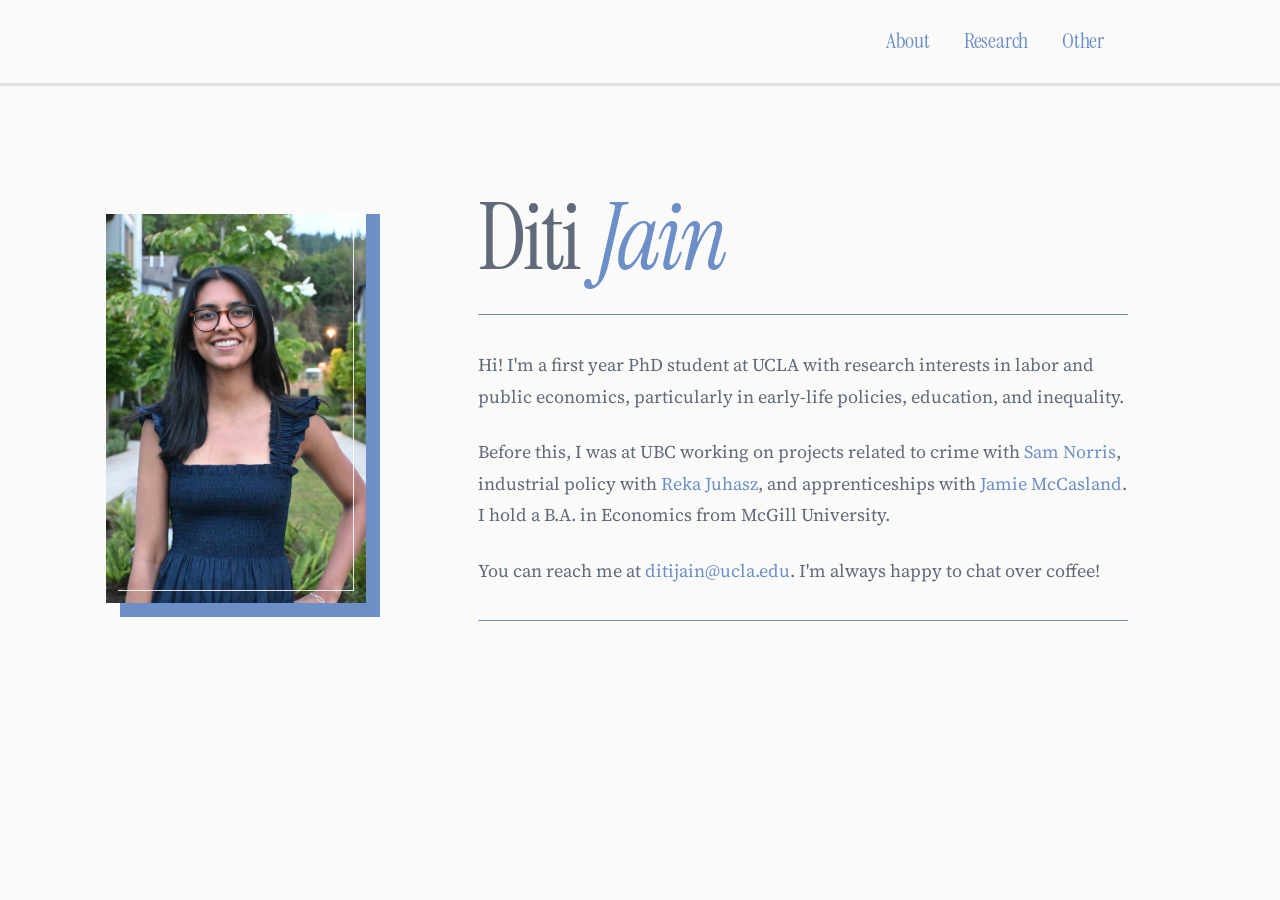
==== index.html @ f802443d "website live!" ====
<!doctype html>
<html lang="en">
<head>
  <meta charset="utf-8" />
  <meta name="viewport" content="width=device-width, initial-scale=1" />

  <title>Diti Jain</title>

  <meta
    name="description"
    content="Diti Jain — first-year PhD student at UCLA studying labor and public economics."
  />

  <link rel="preconnect" href="https://fonts.googleapis.com" />
  <link rel="preconnect" href="https://fonts.gstatic.com" crossorigin />

  <link
    href="https://fonts.googleapis.com/css2?family=Instrument+Serif:ital@0;1&family=Source+Serif+4:opsz,wght@8..60,400;8..60,500&display=swap"
    rel="stylesheet"
  />

  <style>

    

    :root {
      --bg: #fafaf9;
      --text: #606a7b;
      --muted: #6d8fc7;
      --line: #d6deeb;
      --accent: #5787ff;
      --accent-hover: #384f84;

      --serif: "Instrument Serif", serif;
      --sans: "Source Serif 4", serif;
    }

    * {
      box-sizing: border-box;
    }

    html {
      scroll-behavior: smooth;
    }

    body {
      margin: 0;
      background: var(--bg);
      color: var(--text);
      font-family: var(--sans);
      font-size: 18px;
      line-height: 1.75;
      -webkit-font-smoothing: antialiased;
      text-rendering: optimizeLegibility;
    }

    a {
      color: inherit;
      text-decoration: none;
      transition: color 0.2s ease;
    }

    a:hover {
      color: var(--accent);
    }

    .topbar {
      position: sticky;
      top: 0;
      z-index: 20;
      background: rgba(250,250,249,0.82);
      border-bottom: 3px solid rgba(208,213,221,0.65);
    }

    .topbar-inner {
      max-width: 1000px;
      margin: 0 auto;
      padding: 22px 36px;
      display: flex;
      justify-content: flex-end;
      align-items: center;
    }

    .nav {
      display: flex;
      gap: 34px;
    }

    .nav a {
      font-family: var(--serif);
      font-size: 22px;
      letter-spacing: -0.01em;
      color: var(--muted);
      transition: color 0.25s ease;
    }

    .nav a:hover {
      color: var(--accent);
    }

    .page {
      max-width: 1220px;
      margin: 0 auto;
      padding: 110px 36px 100px;
    }

    .intro {
      display: grid;
      grid-template-columns: 340px 1fr;
      gap: 72px;
      align-items: start;
    }

    .portrait {
      position: relative;
      width: 260px;
    }

    .portrait::before {
    content: "";
    position: absolute;
    top: 0;
    left: 14px;
    right: -14px;
    bottom: -14px;
    background: var(--muted);
    z-index: 0;
    }

    .portrait::after {
      content: "";
      position: absolute;
      top: 12px;
      left: 12px;
      right: 12px;
      bottom: 12px;
      border-right: 1px solid rgba(255,255,255,0.85);
      border-bottom: 1px solid rgba(255,255,255,0.85);
      z-index: 2;
      pointer-events: none;
    }

    .portrait img {
      position: relative;
      z-index: 1;
      width: 100%;
      height: auto;
      display: block;
    }

    
    .intro-text {
      display: flex;
      flex-direction: column;
      justify-content: flex-start;
      gap: 34px;
    }

    .name {
      margin: 0;
      font-family: var(--serif);
      font-size: clamp(62px, 8vw, 92px);
      font-weight: 400;
      line-height: 0.92;
      letter-spacing: -0.04em;

      display: flex;
      gap: 20px;
      align-items: baseline;
    }

    .name-black {
      color: var(--text);
    }

    .name-blue {
      color: var(--muted);
      font-style: italic;
    }

    .blurb {
      border-top: 1.5px solid var(--muted);
      border-bottom: 1.5px solid var(--muted);
      padding: 34px 0;
      max-width: 650px;
    }

    .blurb p {
      margin: 0;
      color: var(--text);
    }

    .blurb p + p {
      margin-top: 24px;
    }

    .email-link {
      color: var(--muted);
    }

    .blurb a {
      color: var(--muted);
      transition: color 0.2s ease;
    }

    .blurb a:hover {
      color: var(--accent);
    }

    @media (max-width: 860px) {
      .intro {
        grid-template-columns: 1fr;
        gap: 56px;
      }

      .portrait {
        max-width: 400px;
      }

      .name {
        font-size: clamp(54px, 15vw, 72px);
      }

    }

    @media (max-width: 640px) {

      body {
        font-size: 17px;
      }

      .topbar-inner {
        justify-content: flex-start;
      }

      .nav {
        gap: 18px;
      }

      .nav a {
        font-size: 18px;
      }

      .page {
        padding-top: 72px;
      }

      .portrait {
        max-width: 300px;
      }

      .portrait::before {
        top: 12px;
        left: 12px;
        right: -12px;
        bottom: -12px;
      }

      .blurb {
        padding: 26px 0;
      }

    }

  </style>
</head>

<body>

  <header class="topbar">
    <div class="topbar-inner">

      

      <nav class="nav">
        <a href="#about">About</a>
        <a href="#research">Research</a>
        <a href="#other">Other</a>
      </nav>

    </div>
  </header>

  <main class="page">

    <section class="intro" id="about">

      <figure class="portrait">
        <img src="portrait.jpg" alt="Portrait of Diti Jain" />
      </figure>

      <div class="intro-text">

        <h1 class="name">
          <span class="name-black">Diti</span>
          <span class="name-blue">Jain</span>
        </h1>

        <div class="blurb">

          <p>
            Hi! I'm a first year PhD student at UCLA with research interests in labor and public economics,
            particularly in early-life policies, education, and inequality.
          </p>

          <p>
            Before this, I was at UBC working on projects related to crime with <a href="https://www.samuel-norris.com" target="_blank">Sam Norris</a>,
            industrial policy with <a href="https://www.rjuhasz.com" target="_blank">Reka Juhasz</a>, and apprenticeships with <a href="https://sites.google.com/site/jamiemccasland/research?authuser=0" target="_blank">Jamie McCasland</a>.
            I hold a B.A. in Economics from McGill University.
          </p>

          <p>
            You can reach me at
            <a class="email-link" href="mailto:ditijain@ucla.edu">ditijain@ucla.edu</a>.
            I'm always happy to chat over coffee!
          </p>

        </div>

      </div>

    </section>

  </main>

</body>
</html>
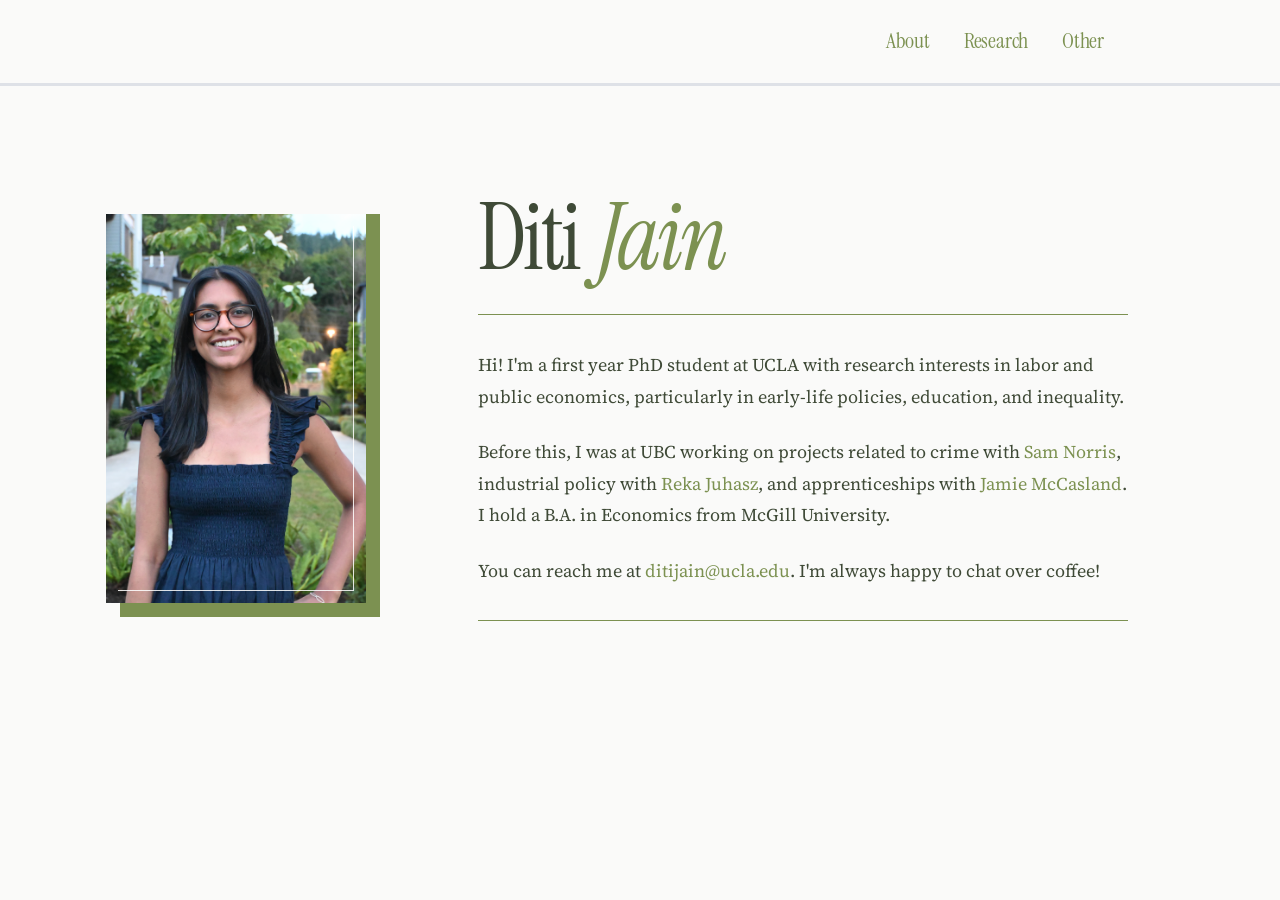
==== commit 61c8b7af: "colors -> green" ====
--- a/index.html
+++ b/index.html
@@ -25,11 +25,11 @@
 
     :root {
       --bg: #fafaf9;
-      --text: #606a7b;
-      --muted: #6d8fc7;
-      --line: #d6deeb;
-      --accent: #5787ff;
-      --accent-hover: #384f84;
+      --text: #3f4a37;
+      --muted: #7c9151;
+      --line: #e4ebd6;
+      --accent: #96c17c;
+      --accent-hover: #628438;
 
       --serif: "Instrument Serif", serif;
       --sans: "Source Serif 4", serif;
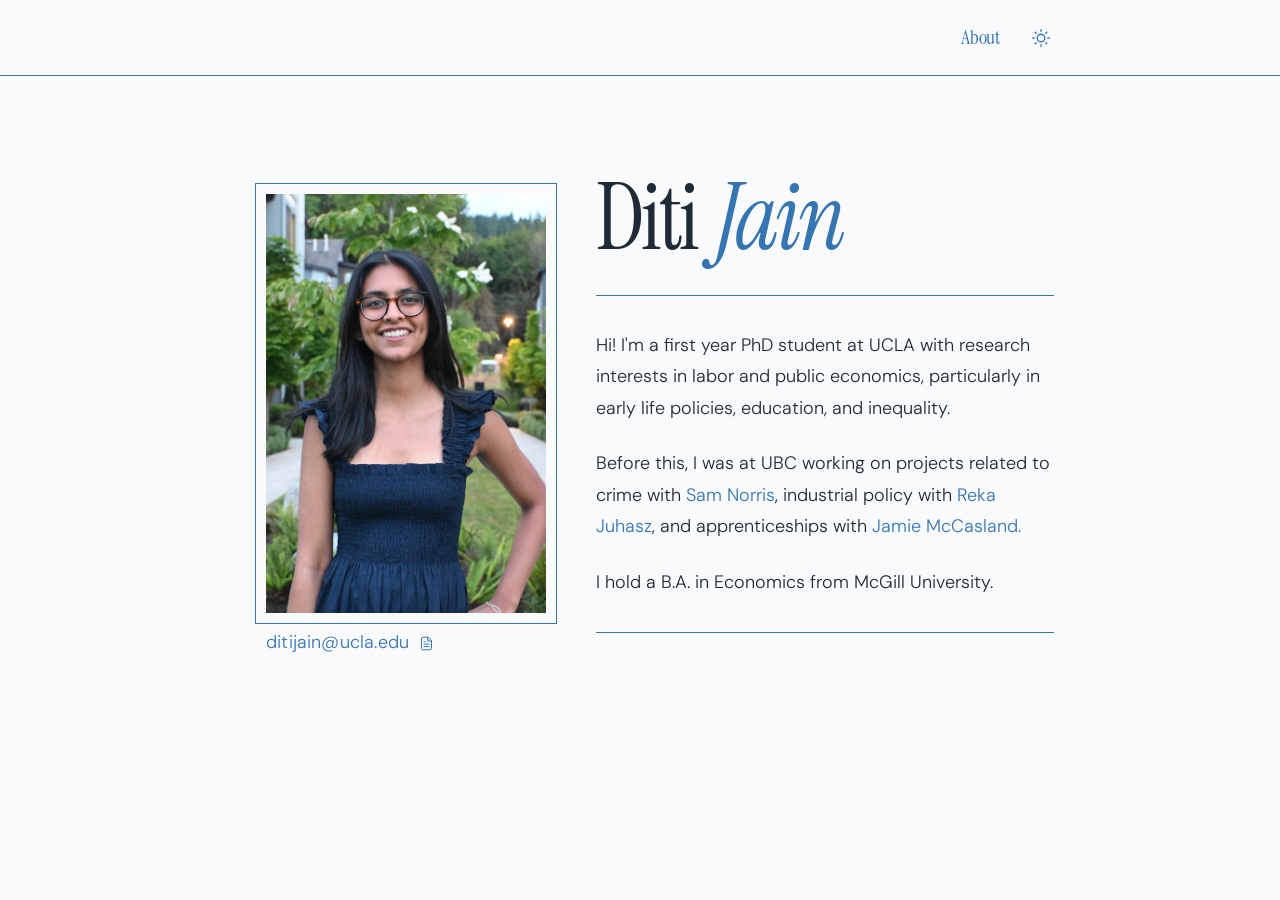
==== commit 4192d50f: "Update index.html" ====
--- a/index.html
+++ b/index.html
@@ -1,47 +1,35 @@
 <!doctype html>
-<html lang="en">
+<html lang="en" data-theme="light">
 <head>
   <meta charset="utf-8" />
   <meta name="viewport" content="width=device-width, initial-scale=1" />
-
   <title>Diti Jain</title>
-
-  <meta
-    name="description"
-    content="Diti Jain — first-year PhD student at UCLA studying labor and public economics."
-  />
-
+  <meta name="description" content="Diti Jain — first year PhD student at UCLA studying labor and public economics." />
   <link rel="preconnect" href="https://fonts.googleapis.com" />
   <link rel="preconnect" href="https://fonts.gstatic.com" crossorigin />
-
-  <link
-    href="https://fonts.googleapis.com/css2?family=Instrument+Serif:ital@0;1&family=Source+Serif+4:opsz,wght@8..60,400;8..60,500&display=swap"
-    rel="stylesheet"
-  />
+  <link href="https://fonts.googleapis.com/css2?family=Instrument+Serif:ital@0;1&family=DM+Sans:ital,opsz,wght@0,9..40,300;0,9..40,400;0,9..40,500;1,9..40,300&display=swap" rel="stylesheet" />
+  <link rel="icon" href="data:image/svg+xml,<svg xmlns='http://www.w3.org/2000/svg' viewBox='0 0 32 32'><rect width='32' height='32' rx='6' fill='%233D7CC9'/><text x='50%25' y='50%25' dominant-baseline='central' text-anchor='middle' font-family='Georgia,serif' font-size='14' font-style='italic' fill='white'>DJ</text></svg>" />
 
   <style>
-
-    
-
-    :root {
-      --bg: #fafaf9;
-      --text: #3f4a37;
-      --muted: #7c9151;
-      --line: #e4ebd6;
-      --accent: #96c17c;
-      --accent-hover: #628438;
-
+    :root,
+    [data-theme="light"] {
+      --bg: #F8FAFC;
+      --text: #1E2A35;
+      --accent: #3575B2;
+      --accent-hover: #4D8FC4;
       --serif: "Instrument Serif", serif;
-      --sans: "Source Serif 4", serif;
-    }
-
-    * {
-      box-sizing: border-box;
-    }
-
-    html {
-      scroll-behavior: smooth;
-    }
+      --sans: "DM Sans", sans-serif;
+    }
+
+    [data-theme="dark"] {
+      --bg: #1E2A35;
+      --text: #E8F0F7;
+      --accent: #5595CC;
+      --accent-hover: #70A8D8;
+    }
+
+    * { box-sizing: border-box; }
+    html { scroll-behavior: smooth; }
 
     body {
       margin: 0;
@@ -50,218 +38,225 @@
       font-family: var(--sans);
       font-size: 18px;
       line-height: 1.75;
+      font-weight: 300;
       -webkit-font-smoothing: antialiased;
       text-rendering: optimizeLegibility;
-    }
-
-    a {
-      color: inherit;
-      text-decoration: none;
-      transition: color 0.2s ease;
-    }
-
-    a:hover {
-      color: var(--accent);
-    }
-
+      transition: background 0.3s ease, color 0.3s ease;
+    }
+
+    a { color: var(--accent); text-decoration: none; transition: color 0.2s ease; }
+    a:hover { color: var(--accent-hover); }
+
+    /* ── Topbar ── */
     .topbar {
-      position: sticky;
-      top: 0;
-      z-index: 20;
-      background: rgba(250,250,249,0.82);
-      border-bottom: 3px solid rgba(208,213,221,0.65);
+      position: sticky; top: 0; z-index: 20;
+      background: var(--bg);
+      border-bottom: 1.5px solid var(--accent);
+      transition: background 0.3s ease;
     }
 
     .topbar-inner {
-      max-width: 1000px;
-      margin: 0 auto;
-      padding: 22px 36px;
-      display: flex;
-      justify-content: flex-end;
-      align-items: center;
-    }
-
-    .nav {
-      display: flex;
-      gap: 34px;
-    }
-
-    .nav a {
+      max-width: 900px; margin: 0 auto;
+      padding: 20px 36px;
+      display: flex; justify-content: flex-end; align-items: center; gap: 28px;
+    }
+
+    .nav { display: flex; gap: 34px; }
+    .nav a { font-family: var(--serif); font-size: 20px; letter-spacing: -0.01em; color: var(--accent); transition: color 0.25s ease; }
+    .nav a:hover { color: var(--accent-hover); }
+
+    .theme-toggle {
+      background: none; border: none; cursor: pointer; padding: 4px;
+      color: var(--accent); display: flex; align-items: center;
+      transition: color 0.2s; flex-shrink: 0;
+    }
+    .theme-toggle:hover { color: var(--accent-hover); }
+    .theme-toggle:focus-visible {
+      outline: 2px solid var(--accent);
+      outline-offset: 4px;
+      border-radius: 4px;
+    }
+    .theme-toggle svg { width: 18px; height: 18px; stroke: currentColor; fill: none; stroke-width: 1.8; stroke-linecap: round; stroke-linejoin: round; }
+    .icon-moon { display: none; }
+    .icon-sun  { display: block; }
+    [data-theme="dark"] .icon-moon { display: block; }
+    [data-theme="dark"] .icon-sun  { display: none; }
+
+    /* ── Page ── */
+    .page { max-width: 900px; margin: 0 auto; padding: 100px 36px 120px; }
+
+    .section-heading {
       font-family: var(--serif);
-      font-size: 22px;
-      letter-spacing: -0.01em;
-      color: var(--muted);
-      transition: color 0.25s ease;
-    }
-
-    .nav a:hover {
-      color: var(--accent);
-    }
-
-    .page {
-      max-width: 1220px;
-      margin: 0 auto;
-      padding: 110px 36px 100px;
-    }
-
-    .intro {
-      display: grid;
-      grid-template-columns: 340px 1fr;
-      gap: 72px;
-      align-items: start;
-    }
-
-    .portrait {
-      position: relative;
-      width: 260px;
-    }
-
-    .portrait::before {
-    content: "";
-    position: absolute;
-    top: 0;
-    left: 14px;
-    right: -14px;
-    bottom: -14px;
-    background: var(--muted);
-    z-index: 0;
-    }
-
-    .portrait::after {
-      content: "";
-      position: absolute;
-      top: 12px;
-      left: 12px;
-      right: 12px;
-      bottom: 12px;
-      border-right: 1px solid rgba(255,255,255,0.85);
-      border-bottom: 1px solid rgba(255,255,255,0.85);
-      z-index: 2;
-      pointer-events: none;
-    }
-
+      font-size: clamp(36px, 5vw, 52px);
+      font-weight: 400; line-height: 1; letter-spacing: -0.03em;
+      color: var(--accent); font-style: italic; margin: 0 0 48px;
+      padding-top: 80px; border-top: 1.5px solid var(--accent);
+    }
+
+    /* ── Intro ── */
+    .intro { display: grid; grid-template-columns: 300px 1fr; gap: 70px; align-items: start; }
+
+    .portrait { position: relative; width: 280px; }
+    
     .portrait img {
-      position: relative;
-      z-index: 1;
+      display: block;
       width: 100%;
       height: auto;
+      outline: 1.5px solid var(--accent);
+      outline-offset: 10px;
+      box-shadow: inset 4px 4px 4px 4px white;
+    }
+
+    .portrait-contact {
+      display: flex;
+      align-items: center;
+      gap: 10px;
+      margin-top: 14px;
+      font-family: var(--sans);
+      font-size: 18px;
+      font-weight: 300;
+      letter-spacing: 0.01em;
+    }
+
+    .portrait-contact a { color: var(--accent); transition: color 0.2s; }
+    .portrait-contact a:hover { color: var(--accent-hover); }
+
+    .portrait-cv svg {
+      width: 15px; height: 15px;
+      stroke: currentColor; fill: none;
+      stroke-width: 1.6; stroke-linecap: round; stroke-linejoin: round;
       display: block;
     }
 
-    
-    .intro-text {
-      display: flex;
-      flex-direction: column;
-      justify-content: flex-start;
-      gap: 34px;
-    }
+    .intro-text { display: flex; flex-direction: column; justify-content: flex-start; gap: 34px; }
 
     .name {
-      margin: 0;
+      margin: 0; font-family: var(--serif);
+      font-size: clamp(62px, 8vw, 92px); font-weight: 400;
+      line-height: 0.92; letter-spacing: -0.04em;
+      display: flex; gap: 20px; align-items: baseline;
+    }
+    .name-black { color: var(--text); }
+    .name-blue  { color: var(--accent); font-style: italic; }
+
+    .blurb {
+      border-top: 1.5px solid var(--accent);
+      border-bottom: 1.5px solid var(--accent);
+      padding: 34px 0; max-width: 650px;
+    }
+    .blurb p { margin: 0; }
+    .blurb p + p { margin-top: 24px; }
+
+
+
+    /* ── Research ── */
+    .paper { border-top: 1px solid var(--accent); padding: 32px 0; }
+    .paper:last-child { border-bottom: 1px solid var(--accent); }
+    .paper-status { font-size: 11px; font-weight: 400; letter-spacing: 0.12em; text-transform: uppercase; color: var(--accent); margin: 0 0 8px; }
+    .paper-title { font-family: var(--serif); font-size: 22px; font-style: italic; color: var(--text); margin: 0 0 6px; line-height: 1.3; }
+    .paper-authors { font-size: 15px; font-weight: 300; color: var(--text); opacity: 0.65; margin: 0 0 14px; }
+    .paper-abstract { font-size: 15px; font-weight: 300; line-height: 1.75; color: var(--text); opacity: 0.85; max-width: 720px; margin-bottom: 16px; display: none; }
+    .paper-abstract.open { display: block; }
+    .paper-actions { display: flex; gap: 20px; align-items: center; flex-wrap: wrap; }
+    .paper-link { font-size: 14px; font-weight: 400; letter-spacing: 0.04em; color: var(--accent); }
+    .abstract-toggle { background: none; border: none; padding: 0; cursor: pointer; font-family: var(--sans); font-size: 14px; font-weight: 300; letter-spacing: 0.04em; color: var(--text); opacity: 0.5; transition: opacity 0.2s; }
+    .abstract-toggle:hover { opacity: 1; }
+
+    /* ── Other: asymmetric 65/35 typed feed ── */
+    .year-block { margin-bottom: 96px; }
+
+    .year-stamp {
+      display: block;
       font-family: var(--serif);
-      font-size: clamp(62px, 8vw, 92px);
-      font-weight: 400;
-      line-height: 0.92;
-      letter-spacing: -0.04em;
-
-      display: flex;
-      gap: 20px;
-      align-items: baseline;
-    }
-
-    .name-black {
-      color: var(--text);
-    }
-
-    .name-blue {
-      color: var(--muted);
-      font-style: italic;
-    }
-
-    .blurb {
-      border-top: 1.5px solid var(--muted);
-      border-bottom: 1.5px solid var(--muted);
-      padding: 34px 0;
-      max-width: 650px;
-    }
-
-    .blurb p {
-      margin: 0;
-      color: var(--text);
-    }
-
-    .blurb p + p {
-      margin-top: 24px;
-    }
-
-    .email-link {
-      color: var(--muted);
-    }
-
-    .blurb a {
-      color: var(--muted);
-      transition: color 0.2s ease;
-    }
-
-    .blurb a:hover {
-      color: var(--accent);
-    }
-
+      font-size: clamp(64px, 10vw, 110px);
+      font-weight: 400; line-height: 0.85; letter-spacing: -0.05em;
+      color: var(--accent); opacity: 0.15;
+      user-select: none; pointer-events: none;
+      margin: 0 0 -8px;
+    }
+
+    /* 65/35 grid — left: photos & media, right: books & playlists */
+    .feed {
+      display: grid;
+      grid-template-columns: 65fr 35fr;
+      gap: 0 44px;
+      align-items: start;
+    }
+
+    .feed-left  { display: flex; flex-direction: column; gap: 14px; }
+    .feed-right { display: flex; flex-direction: column; gap: 0; padding-top: 6px; }
+
+    /* photo */
+    .feed-photo { width: 100%; display: block; object-fit: cover; }
+
+    .feed-placeholder {
+      width: 100%;
+      background: rgba(61,124,201,0.06);
+      display: flex; align-items: center; justify-content: center;
+      font-size: 11px; letter-spacing: 0.07em;
+      color: var(--accent); opacity: 0.4;
+    }
+
+    .h-short  { height: 220px; }
+    .h-medium { height: 340px; }
+    .h-tall   { height: 460px; }
+
+    /* book */
+    .feed-book { padding: 15px 0 13px; border-top: 1px solid var(--accent); }
+    .feed-book:first-child { border-top: none; padding-top: 0; }
+
+    .feed-title {
+      font-family: var(--serif); font-size: 17px; font-style: italic;
+      color: var(--text); line-height: 1.25; margin: 0 0 3px;
+    }
+
+    .feed-author {
+      font-size: 12px; font-weight: 300;
+      color: var(--text); opacity: 0.42;
+      margin: 0; letter-spacing: 0.02em;
+    }
+
+    /* playlist — ready for when you add one */
+    .feed-playlist { padding: 15px 0 13px; border-top: 1px solid var(--accent); }
+
+    .feed-playlist-label {
+      font-size: 10px; font-weight: 400; letter-spacing: 0.12em;
+      text-transform: uppercase; color: var(--accent); margin: 0 0 4px;
+    }
+
+    .feed-playlist-title {
+      font-family: var(--serif); font-size: 16px;
+      color: var(--text); margin: 0 0 3px; line-height: 1.2;
+    }
+
+    .feed-playlist-sub {
+      font-size: 12px; font-weight: 300;
+      color: var(--accent); opacity: 0.7; margin: 0;
+    }
+    .feed-playlist-sub:hover { opacity: 1; color: var(--accent-hover); }
+
+    /* ── Mobile ── */
     @media (max-width: 860px) {
-      .intro {
-        grid-template-columns: 1fr;
-        gap: 56px;
-      }
-
-      .portrait {
-        max-width: 400px;
-      }
-
-      .name {
-        font-size: clamp(54px, 15vw, 72px);
-      }
-
+      .intro { grid-template-columns: 1fr; gap: 28px; }
+      .intro-text { order: 0; gap: 0; }
+      .name { font-size: clamp(54px, 15vw, 72px); margin-bottom: 0; justify-content: center; }
+      .portrait { order: 1; width: 60vw; max-width: 280px; margin: 0 auto; }
+      .blurb { margin-top: 40px; }
+      .feed { grid-template-columns: 1fr; gap: 0; }
+      .feed-right { padding-top: 0; margin-top: 14px; }
     }
 
     @media (max-width: 640px) {
-
-      body {
-        font-size: 17px;
-      }
-
-      .topbar-inner {
-        justify-content: flex-start;
-      }
-
-      .nav {
-        gap: 18px;
-      }
-
-      .nav a {
-        font-size: 18px;
-      }
-
-      .page {
-        padding-top: 72px;
-      }
-
-      .portrait {
-        max-width: 300px;
-      }
-
-      .portrait::before {
-        top: 12px;
-        left: 12px;
-        right: -12px;
-        bottom: -12px;
-      }
-
-      .blurb {
-        padding: 26px 0;
-      }
-
-    }
-
+      body { font-size: 17px; }
+      .topbar-inner { justify-content: flex-end; }
+      .nav { gap: 18px; }
+      .nav a { font-size: 18px; }
+      .page { padding-top: 72px; }
+
+      .blurb { padding: 26px 0; }
+      .section-heading { padding-top: 60px; margin-bottom: 36px; }
+      .year-stamp { font-size: 64px; }
+    }
   </style>
 </head>
 
@@ -269,59 +264,176 @@
 
   <header class="topbar">
     <div class="topbar-inner">
-
-      
-
       <nav class="nav">
         <a href="#about">About</a>
-        <a href="#research">Research</a>
-        <a href="#other">Other</a>
       </nav>
-
+      <button class="theme-toggle" onclick="toggleTheme()" id="theme-btn" aria-label="Switch to dark mode" title="Switch to dark mode">
+        <svg class="icon-moon" viewBox="0 0 24 24"><path d="M21 12.79A9 9 0 1 1 11.21 3 7 7 0 0 0 21 12.79z"/></svg>
+        <svg class="icon-sun"  viewBox="0 0 24 24"><circle cx="12" cy="12" r="5"/><line x1="12" y1="1" x2="12" y2="3"/><line x1="12" y1="21" x2="12" y2="23"/><line x1="4.22" y1="4.22" x2="5.64" y2="5.64"/><line x1="18.36" y1="18.36" x2="19.78" y2="19.78"/><line x1="1" y1="12" x2="3" y2="12"/><line x1="21" y1="12" x2="23" y2="12"/><line x1="4.22" y1="19.78" x2="5.64" y2="18.36"/><line x1="18.36" y1="5.64" x2="19.78" y2="4.22"/></svg>
+      </button>
     </div>
   </header>
 
   <main class="page">
 
+    <!-- About -->
     <section class="intro" id="about">
-
       <figure class="portrait">
         <img src="portrait.jpg" alt="Portrait of Diti Jain" />
+        <figcaption class="portrait-contact">
+          <a href="mailto:ditijain@ucla.edu">ditijain@ucla.edu</a>
+          <a href="cv.pdf" target="_blank" aria-label="Download CV" class="portrait-cv">
+            <svg viewBox="0 0 24 24"><path d="M14 2H6a2 2 0 0 0-2 2v16a2 2 0 0 0 2 2h12a2 2 0 0 0 2-2V8z"/><polyline points="14 2 14 8 20 8"/><line x1="16" y1="13" x2="8" y2="13"/><line x1="16" y1="17" x2="8" y2="17"/><polyline points="10 9 9 9 8 9"/></svg>
+          </a>
+        </figcaption>
       </figure>
-
       <div class="intro-text">
-
         <h1 class="name">
           <span class="name-black">Diti</span>
           <span class="name-blue">Jain</span>
         </h1>
-
         <div class="blurb">
-
-          <p>
-            Hi! I'm a first year PhD student at UCLA with research interests in labor and public economics,
-            particularly in early-life policies, education, and inequality.
-          </p>
-
-          <p>
-            Before this, I was at UBC working on projects related to crime with <a href="https://www.samuel-norris.com" target="_blank">Sam Norris</a>,
-            industrial policy with <a href="https://www.rjuhasz.com" target="_blank">Reka Juhasz</a>, and apprenticeships with <a href="https://sites.google.com/site/jamiemccasland/research?authuser=0" target="_blank">Jamie McCasland</a>.
-            I hold a B.A. in Economics from McGill University.
-          </p>
-
-          <p>
-            You can reach me at
-            <a class="email-link" href="mailto:ditijain@ucla.edu">ditijain@ucla.edu</a>.
-            I'm always happy to chat over coffee!
-          </p>
-
+          <p>Hi! I'm a first year PhD student at UCLA with research interests in labor and public economics, particularly in early life policies, education, and inequality.</p>
+          <p>Before this, I was at UBC working on projects related to crime with <a href="https://www.samuel-norris.com" target="_blank">Sam Norris</a>, 
+            industrial policy with <a href="https://www.rjuhasz.com" target="_blank">Reka Juhasz</a>, 
+            and apprenticeships with <a href="https://sites.google.com/site/jamiemccasland" target="_blank">Jamie McCasland.</a></p> 
+          <p>I hold a B.A. in Economics from McGill University.</p>
         </div>
-
       </div>
-
     </section>
 
+    <!-- Research -->
+    <section id="research" style="display:none">
+      <h2 class="section-heading">Research</h2>
+    </section>
+
+    <!-- Other -->
+    <section id="other" style="display:none">
+      <h2 class="section-heading"><em>Other</em></h2>
+
+      <!-- 2025 -->
+      <div class="year-block">
+        <span class="year-stamp">2025</span>
+        <div class="feed">
+
+          <div class="feed-left">
+            <div class="feed-placeholder h-tall">[ photo ]</div>
+            <div class="feed-placeholder h-short">[ photo ]</div>
+          </div>
+
+          <div class="feed-right">
+            <div class="feed-book">
+              <p class="feed-title">Strangers Drowning</p>
+              <p class="feed-author">Larissa MacFarquhar</p>
+            </div>
+            <div class="feed-book">
+              <p class="feed-title">The Dispossessed</p>
+              <p class="feed-author">Ursula K. Le Guin</p>
+            </div>
+            <div class="feed-book">
+              <p class="feed-title">Ways of Seeing</p>
+              <p class="feed-author">John Berger</p>
+            </div>
+            <div class="feed-book">
+              <p class="feed-title">Small Things Like These</p>
+              <p class="feed-author">Claire Keegan</p>
+            </div>
+            <div class="feed-book">
+              <p class="feed-title">Thinking, Fast and Slow</p>
+              <p class="feed-author">Daniel Kahneman</p>
+            </div>
+            <!-- playlist placeholder — uncomment and fill when ready
+            <div class="feed-playlist">
+              <p class="feed-playlist-label">Playlist</p>
+              <p class="feed-playlist-title">Writing music, spring 2025</p>
+              <a class="feed-playlist-sub" href="#">Open in Spotify →</a>
+            </div>
+            -->
+          </div>
+
+        </div>
+      </div>
+
+      <!-- 2024 -->
+      <div class="year-block">
+        <span class="year-stamp">2024</span>
+        <div class="feed">
+
+          <div class="feed-left">
+            <div class="feed-placeholder h-medium">[ photo ]</div>
+            <div class="feed-placeholder h-medium">[ photo ]</div>
+          </div>
+
+          <div class="feed-right">
+            <div class="feed-book">
+              <p class="feed-title">Poverty, by America</p>
+              <p class="feed-author">Matthew Desmond</p>
+            </div>
+            <div class="feed-book">
+              <p class="feed-title">A Fine Balance</p>
+              <p class="feed-author">Rohinton Mistry</p>
+            </div>
+            <div class="feed-book">
+              <p class="feed-title">The Ministry for the Future</p>
+              <p class="feed-author">Kim Stanley Robinson</p>
+            </div>
+            <div class="feed-book">
+              <p class="feed-title">Pachinko</p>
+              <p class="feed-author">Min Jin Lee</p>
+            </div>
+          </div>
+
+        </div>
+      </div>
+
+      <!-- 2023 -->
+      <div class="year-block">
+        <span class="year-stamp">2023</span>
+        <div class="feed">
+
+          <div class="feed-left">
+            <div class="feed-placeholder h-short">[ photo ]</div>
+            <div class="feed-placeholder h-tall">[ photo ]</div>
+          </div>
+
+          <div class="feed-right">
+            <div class="feed-book">
+              <p class="feed-title">The Buried Giant</p>
+              <p class="feed-author">Kazuo Ishiguro</p>
+            </div>
+            <div class="feed-book">
+              <p class="feed-title">Invisible Cities</p>
+              <p class="feed-author">Italo Calvino</p>
+            </div>
+            <div class="feed-book">
+              <p class="feed-title">Salt, Fat, Acid, Heat</p>
+              <p class="feed-author">Samin Nosrat</p>
+            </div>
+          </div>
+
+        </div>
+      </div>
+
+    </section>
+
   </main>
 
+  <script>
+    function toggleTheme() {
+      var html = document.documentElement;
+      var isDark = html.getAttribute('data-theme') === 'dark';
+      html.setAttribute('data-theme', isDark ? 'light' : 'dark');
+      var btn = document.getElementById('theme-btn');
+      var label = isDark ? 'Switch to dark mode' : 'Switch to light mode';
+      btn.setAttribute('aria-label', label);
+      btn.setAttribute('title', label);
+    }
+    function toggleAbstract(id, btn) {
+      var el = document.getElementById(id);
+      var open = el.classList.toggle('open');
+      btn.textContent = open ? 'Abstract ↑' : 'Abstract ↓';
+    }
+  </script>
+
 </body>
-</html>
+</html>
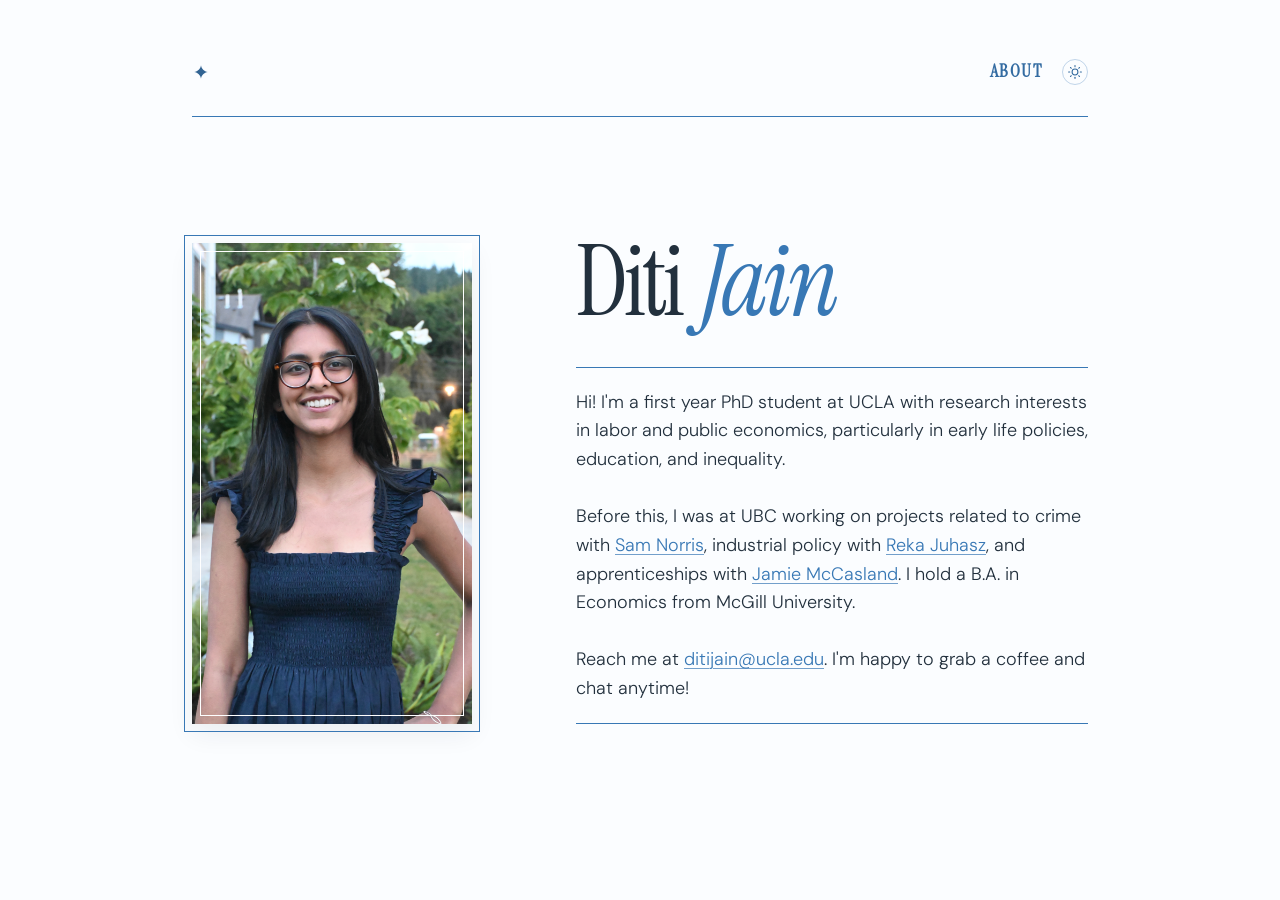
==== commit 62be2ff7: "Refine homepage layout and styling" ====
--- a/index.html
+++ b/index.html
@@ -4,436 +4,80 @@
   <meta charset="utf-8" />
   <meta name="viewport" content="width=device-width, initial-scale=1" />
   <title>Diti Jain</title>
-  <meta name="description" content="Diti Jain — first year PhD student at UCLA studying labor and public economics." />
+  <meta
+    name="description"
+    content="Diti Jain — first year PhD student at UCLA studying labor and public economics."
+  />
   <link rel="preconnect" href="https://fonts.googleapis.com" />
   <link rel="preconnect" href="https://fonts.gstatic.com" crossorigin />
-  <link href="https://fonts.googleapis.com/css2?family=Instrument+Serif:ital@0;1&family=DM+Sans:ital,opsz,wght@0,9..40,300;0,9..40,400;0,9..40,500;1,9..40,300&display=swap" rel="stylesheet" />
-  <link rel="icon" href="data:image/svg+xml,<svg xmlns='http://www.w3.org/2000/svg' viewBox='0 0 32 32'><rect width='32' height='32' rx='6' fill='%233D7CC9'/><text x='50%25' y='50%25' dominant-baseline='central' text-anchor='middle' font-family='Georgia,serif' font-size='14' font-style='italic' fill='white'>DJ</text></svg>" />
-
-  <style>
-    :root,
-    [data-theme="light"] {
-      --bg: #F8FAFC;
-      --text: #1E2A35;
-      --accent: #3575B2;
-      --accent-hover: #4D8FC4;
-      --serif: "Instrument Serif", serif;
-      --sans: "DM Sans", sans-serif;
-    }
-
-    [data-theme="dark"] {
-      --bg: #1E2A35;
-      --text: #E8F0F7;
-      --accent: #5595CC;
-      --accent-hover: #70A8D8;
-    }
-
-    * { box-sizing: border-box; }
-    html { scroll-behavior: smooth; }
-
-    body {
-      margin: 0;
-      background: var(--bg);
-      color: var(--text);
-      font-family: var(--sans);
-      font-size: 18px;
-      line-height: 1.75;
-      font-weight: 300;
-      -webkit-font-smoothing: antialiased;
-      text-rendering: optimizeLegibility;
-      transition: background 0.3s ease, color 0.3s ease;
-    }
-
-    a { color: var(--accent); text-decoration: none; transition: color 0.2s ease; }
-    a:hover { color: var(--accent-hover); }
-
-    /* ── Topbar ── */
-    .topbar {
-      position: sticky; top: 0; z-index: 20;
-      background: var(--bg);
-      border-bottom: 1.5px solid var(--accent);
-      transition: background 0.3s ease;
-    }
-
-    .topbar-inner {
-      max-width: 900px; margin: 0 auto;
-      padding: 20px 36px;
-      display: flex; justify-content: flex-end; align-items: center; gap: 28px;
-    }
-
-    .nav { display: flex; gap: 34px; }
-    .nav a { font-family: var(--serif); font-size: 20px; letter-spacing: -0.01em; color: var(--accent); transition: color 0.25s ease; }
-    .nav a:hover { color: var(--accent-hover); }
-
-    .theme-toggle {
-      background: none; border: none; cursor: pointer; padding: 4px;
-      color: var(--accent); display: flex; align-items: center;
-      transition: color 0.2s; flex-shrink: 0;
-    }
-    .theme-toggle:hover { color: var(--accent-hover); }
-    .theme-toggle:focus-visible {
-      outline: 2px solid var(--accent);
-      outline-offset: 4px;
-      border-radius: 4px;
-    }
-    .theme-toggle svg { width: 18px; height: 18px; stroke: currentColor; fill: none; stroke-width: 1.8; stroke-linecap: round; stroke-linejoin: round; }
-    .icon-moon { display: none; }
-    .icon-sun  { display: block; }
-    [data-theme="dark"] .icon-moon { display: block; }
-    [data-theme="dark"] .icon-sun  { display: none; }
-
-    /* ── Page ── */
-    .page { max-width: 900px; margin: 0 auto; padding: 100px 36px 120px; }
-
-    .section-heading {
-      font-family: var(--serif);
-      font-size: clamp(36px, 5vw, 52px);
-      font-weight: 400; line-height: 1; letter-spacing: -0.03em;
-      color: var(--accent); font-style: italic; margin: 0 0 48px;
-      padding-top: 80px; border-top: 1.5px solid var(--accent);
-    }
-
-    /* ── Intro ── */
-    .intro { display: grid; grid-template-columns: 300px 1fr; gap: 70px; align-items: start; }
-
-    .portrait { position: relative; width: 280px; }
-    
-    .portrait img {
-      display: block;
-      width: 100%;
-      height: auto;
-      outline: 1.5px solid var(--accent);
-      outline-offset: 10px;
-      box-shadow: inset 4px 4px 4px 4px white;
-    }
-
-    .portrait-contact {
-      display: flex;
-      align-items: center;
-      gap: 10px;
-      margin-top: 14px;
-      font-family: var(--sans);
-      font-size: 18px;
-      font-weight: 300;
-      letter-spacing: 0.01em;
-    }
-
-    .portrait-contact a { color: var(--accent); transition: color 0.2s; }
-    .portrait-contact a:hover { color: var(--accent-hover); }
-
-    .portrait-cv svg {
-      width: 15px; height: 15px;
-      stroke: currentColor; fill: none;
-      stroke-width: 1.6; stroke-linecap: round; stroke-linejoin: round;
-      display: block;
-    }
-
-    .intro-text { display: flex; flex-direction: column; justify-content: flex-start; gap: 34px; }
-
-    .name {
-      margin: 0; font-family: var(--serif);
-      font-size: clamp(62px, 8vw, 92px); font-weight: 400;
-      line-height: 0.92; letter-spacing: -0.04em;
-      display: flex; gap: 20px; align-items: baseline;
-    }
-    .name-black { color: var(--text); }
-    .name-blue  { color: var(--accent); font-style: italic; }
-
-    .blurb {
-      border-top: 1.5px solid var(--accent);
-      border-bottom: 1.5px solid var(--accent);
-      padding: 34px 0; max-width: 650px;
-    }
-    .blurb p { margin: 0; }
-    .blurb p + p { margin-top: 24px; }
-
-
-
-    /* ── Research ── */
-    .paper { border-top: 1px solid var(--accent); padding: 32px 0; }
-    .paper:last-child { border-bottom: 1px solid var(--accent); }
-    .paper-status { font-size: 11px; font-weight: 400; letter-spacing: 0.12em; text-transform: uppercase; color: var(--accent); margin: 0 0 8px; }
-    .paper-title { font-family: var(--serif); font-size: 22px; font-style: italic; color: var(--text); margin: 0 0 6px; line-height: 1.3; }
-    .paper-authors { font-size: 15px; font-weight: 300; color: var(--text); opacity: 0.65; margin: 0 0 14px; }
-    .paper-abstract { font-size: 15px; font-weight: 300; line-height: 1.75; color: var(--text); opacity: 0.85; max-width: 720px; margin-bottom: 16px; display: none; }
-    .paper-abstract.open { display: block; }
-    .paper-actions { display: flex; gap: 20px; align-items: center; flex-wrap: wrap; }
-    .paper-link { font-size: 14px; font-weight: 400; letter-spacing: 0.04em; color: var(--accent); }
-    .abstract-toggle { background: none; border: none; padding: 0; cursor: pointer; font-family: var(--sans); font-size: 14px; font-weight: 300; letter-spacing: 0.04em; color: var(--text); opacity: 0.5; transition: opacity 0.2s; }
-    .abstract-toggle:hover { opacity: 1; }
-
-    /* ── Other: asymmetric 65/35 typed feed ── */
-    .year-block { margin-bottom: 96px; }
-
-    .year-stamp {
-      display: block;
-      font-family: var(--serif);
-      font-size: clamp(64px, 10vw, 110px);
-      font-weight: 400; line-height: 0.85; letter-spacing: -0.05em;
-      color: var(--accent); opacity: 0.15;
-      user-select: none; pointer-events: none;
-      margin: 0 0 -8px;
-    }
-
-    /* 65/35 grid — left: photos & media, right: books & playlists */
-    .feed {
-      display: grid;
-      grid-template-columns: 65fr 35fr;
-      gap: 0 44px;
-      align-items: start;
-    }
-
-    .feed-left  { display: flex; flex-direction: column; gap: 14px; }
-    .feed-right { display: flex; flex-direction: column; gap: 0; padding-top: 6px; }
-
-    /* photo */
-    .feed-photo { width: 100%; display: block; object-fit: cover; }
-
-    .feed-placeholder {
-      width: 100%;
-      background: rgba(61,124,201,0.06);
-      display: flex; align-items: center; justify-content: center;
-      font-size: 11px; letter-spacing: 0.07em;
-      color: var(--accent); opacity: 0.4;
-    }
-
-    .h-short  { height: 220px; }
-    .h-medium { height: 340px; }
-    .h-tall   { height: 460px; }
-
-    /* book */
-    .feed-book { padding: 15px 0 13px; border-top: 1px solid var(--accent); }
-    .feed-book:first-child { border-top: none; padding-top: 0; }
-
-    .feed-title {
-      font-family: var(--serif); font-size: 17px; font-style: italic;
-      color: var(--text); line-height: 1.25; margin: 0 0 3px;
-    }
-
-    .feed-author {
-      font-size: 12px; font-weight: 300;
-      color: var(--text); opacity: 0.42;
-      margin: 0; letter-spacing: 0.02em;
-    }
-
-    /* playlist — ready for when you add one */
-    .feed-playlist { padding: 15px 0 13px; border-top: 1px solid var(--accent); }
-
-    .feed-playlist-label {
-      font-size: 10px; font-weight: 400; letter-spacing: 0.12em;
-      text-transform: uppercase; color: var(--accent); margin: 0 0 4px;
-    }
-
-    .feed-playlist-title {
-      font-family: var(--serif); font-size: 16px;
-      color: var(--text); margin: 0 0 3px; line-height: 1.2;
-    }
-
-    .feed-playlist-sub {
-      font-size: 12px; font-weight: 300;
-      color: var(--accent); opacity: 0.7; margin: 0;
-    }
-    .feed-playlist-sub:hover { opacity: 1; color: var(--accent-hover); }
-
-    /* ── Mobile ── */
-    @media (max-width: 860px) {
-      .intro { grid-template-columns: 1fr; gap: 28px; }
-      .intro-text { order: 0; gap: 0; }
-      .name { font-size: clamp(54px, 15vw, 72px); margin-bottom: 0; justify-content: center; }
-      .portrait { order: 1; width: 60vw; max-width: 280px; margin: 0 auto; }
-      .blurb { margin-top: 40px; }
-      .feed { grid-template-columns: 1fr; gap: 0; }
-      .feed-right { padding-top: 0; margin-top: 14px; }
-    }
-
-    @media (max-width: 640px) {
-      body { font-size: 17px; }
-      .topbar-inner { justify-content: flex-end; }
-      .nav { gap: 18px; }
-      .nav a { font-size: 18px; }
-      .page { padding-top: 72px; }
-
-      .blurb { padding: 26px 0; }
-      .section-heading { padding-top: 60px; margin-bottom: 36px; }
-      .year-stamp { font-size: 64px; }
-    }
-  </style>
+  <link
+    href="https://fonts.googleapis.com/css2?family=Instrument+Serif:ital@0;1&family=DM+Sans:ital,opsz,wght@0,9..40,300;0,9..40,400;0,9..40,500;1,9..40,300&display=swap"
+    rel="stylesheet"
+  />
+  <link rel="stylesheet" href="style.css" />
 </head>
-
 <body>
-
-  <header class="topbar">
-    <div class="topbar-inner">
-      <nav class="nav">
+  <main class="site" id="top">
+    <header class="site-header">
+      <div class="site-motif" aria-hidden="true">
+        <svg viewBox="0 0 32 32">
+          <path d="M16 4C16.7 10.2 21.8 15.3 28 16C21.8 16.7 16.7 21.8 16 28C15.3 21.8 10.2 16.7 4 16C10.2 15.3 15.3 10.2 16 4Z" />
+        </svg>
+      </div>
+      <nav class="site-nav" aria-label="Section navigation">
         <a href="#about">About</a>
       </nav>
-      <button class="theme-toggle" onclick="toggleTheme()" id="theme-btn" aria-label="Switch to dark mode" title="Switch to dark mode">
+      <button
+        class="theme-toggle"
+        onclick="toggleTheme()"
+        id="theme-btn"
+        aria-label="Switch to dark mode"
+        title="Switch to dark mode"
+      >
         <svg class="icon-moon" viewBox="0 0 24 24"><path d="M21 12.79A9 9 0 1 1 11.21 3 7 7 0 0 0 21 12.79z"/></svg>
-        <svg class="icon-sun"  viewBox="0 0 24 24"><circle cx="12" cy="12" r="5"/><line x1="12" y1="1" x2="12" y2="3"/><line x1="12" y1="21" x2="12" y2="23"/><line x1="4.22" y1="4.22" x2="5.64" y2="5.64"/><line x1="18.36" y1="18.36" x2="19.78" y2="19.78"/><line x1="1" y1="12" x2="3" y2="12"/><line x1="21" y1="12" x2="23" y2="12"/><line x1="4.22" y1="19.78" x2="5.64" y2="18.36"/><line x1="18.36" y1="5.64" x2="19.78" y2="4.22"/></svg>
+        <svg class="icon-sun" viewBox="0 0 24 24"><circle cx="12" cy="12" r="5"/><line x1="12" y1="1" x2="12" y2="3"/><line x1="12" y1="21" x2="12" y2="23"/><line x1="4.22" y1="4.22" x2="5.64" y2="5.64"/><line x1="18.36" y1="18.36" x2="19.78" y2="19.78"/><line x1="1" y1="12" x2="3" y2="12"/><line x1="21" y1="12" x2="23" y2="12"/><line x1="4.22" y1="19.78" x2="5.64" y2="18.36"/><line x1="18.36" y1="5.64" x2="19.78" y2="4.22"/></svg>
       </button>
-    </div>
-  </header>
+    </header>
 
-  <main class="page">
+    <section class="hero" id="about">
+      <figure class="hero-portrait">
+        <img src="portrait.jpg" alt="Portrait of Diti Jain" />
+      </figure>
 
-    <!-- About -->
-    <section class="intro" id="about">
-      <figure class="portrait">
-        <img src="portrait.jpg" alt="Portrait of Diti Jain" />
-        <figcaption class="portrait-contact">
-          <a href="mailto:ditijain@ucla.edu">ditijain@ucla.edu</a>
-          <a href="cv.pdf" target="_blank" aria-label="Download CV" class="portrait-cv">
-            <svg viewBox="0 0 24 24"><path d="M14 2H6a2 2 0 0 0-2 2v16a2 2 0 0 0 2 2h12a2 2 0 0 0 2-2V8z"/><polyline points="14 2 14 8 20 8"/><line x1="16" y1="13" x2="8" y2="13"/><line x1="16" y1="17" x2="8" y2="17"/><polyline points="10 9 9 9 8 9"/></svg>
-          </a>
-        </figcaption>
-      </figure>
-      <div class="intro-text">
-        <h1 class="name">
-          <span class="name-black">Diti</span>
-          <span class="name-blue">Jain</span>
-        </h1>
-        <div class="blurb">
-          <p>Hi! I'm a first year PhD student at UCLA with research interests in labor and public economics, particularly in early life policies, education, and inequality.</p>
-          <p>Before this, I was at UBC working on projects related to crime with <a href="https://www.samuel-norris.com" target="_blank">Sam Norris</a>, 
-            industrial policy with <a href="https://www.rjuhasz.com" target="_blank">Reka Juhasz</a>, 
-            and apprenticeships with <a href="https://sites.google.com/site/jamiemccasland" target="_blank">Jamie McCasland.</a></p> 
-          <p>I hold a B.A. in Economics from McGill University.</p>
-        </div>
+      <h1 class="hero-name">
+        <span class="name-black">Diti</span>
+        <span class="name-blue">Jain</span>
+      </h1>
+
+      <div class="hero-blurb">
+        <p>
+          Hi! I'm a first year PhD student at UCLA with research interests in labor and public economics,
+          particularly in early life policies, education, and inequality.
+        </p>
+        <p>
+          Before this, I was at UBC working on projects related to crime with
+          <a href="https://www.samuel-norris.com" target="_blank" rel="noreferrer">Sam Norris</a>,
+          industrial policy with
+          <a href="https://www.rjuhasz.com" target="_blank" rel="noreferrer">Reka Juhasz</a>,
+          and apprenticeships with
+          <a href="https://sites.google.com/site/jamiemccasland" target="_blank" rel="noreferrer">Jamie McCasland</a>. I hold a B.A. in Economics from McGill University.
+        </p>
+        <p>
+          Reach me at <a href="mailto:ditijain@ucla.edu">ditijain@ucla.edu</a>. I'm happy to grab a coffee and chat anytime!
+        </p>
       </div>
     </section>
-
-    <!-- Research -->
-    <section id="research" style="display:none">
-      <h2 class="section-heading">Research</h2>
-    </section>
-
-    <!-- Other -->
-    <section id="other" style="display:none">
-      <h2 class="section-heading"><em>Other</em></h2>
-
-      <!-- 2025 -->
-      <div class="year-block">
-        <span class="year-stamp">2025</span>
-        <div class="feed">
-
-          <div class="feed-left">
-            <div class="feed-placeholder h-tall">[ photo ]</div>
-            <div class="feed-placeholder h-short">[ photo ]</div>
-          </div>
-
-          <div class="feed-right">
-            <div class="feed-book">
-              <p class="feed-title">Strangers Drowning</p>
-              <p class="feed-author">Larissa MacFarquhar</p>
-            </div>
-            <div class="feed-book">
-              <p class="feed-title">The Dispossessed</p>
-              <p class="feed-author">Ursula K. Le Guin</p>
-            </div>
-            <div class="feed-book">
-              <p class="feed-title">Ways of Seeing</p>
-              <p class="feed-author">John Berger</p>
-            </div>
-            <div class="feed-book">
-              <p class="feed-title">Small Things Like These</p>
-              <p class="feed-author">Claire Keegan</p>
-            </div>
-            <div class="feed-book">
-              <p class="feed-title">Thinking, Fast and Slow</p>
-              <p class="feed-author">Daniel Kahneman</p>
-            </div>
-            <!-- playlist placeholder — uncomment and fill when ready
-            <div class="feed-playlist">
-              <p class="feed-playlist-label">Playlist</p>
-              <p class="feed-playlist-title">Writing music, spring 2025</p>
-              <a class="feed-playlist-sub" href="#">Open in Spotify →</a>
-            </div>
-            -->
-          </div>
-
-        </div>
-      </div>
-
-      <!-- 2024 -->
-      <div class="year-block">
-        <span class="year-stamp">2024</span>
-        <div class="feed">
-
-          <div class="feed-left">
-            <div class="feed-placeholder h-medium">[ photo ]</div>
-            <div class="feed-placeholder h-medium">[ photo ]</div>
-          </div>
-
-          <div class="feed-right">
-            <div class="feed-book">
-              <p class="feed-title">Poverty, by America</p>
-              <p class="feed-author">Matthew Desmond</p>
-            </div>
-            <div class="feed-book">
-              <p class="feed-title">A Fine Balance</p>
-              <p class="feed-author">Rohinton Mistry</p>
-            </div>
-            <div class="feed-book">
-              <p class="feed-title">The Ministry for the Future</p>
-              <p class="feed-author">Kim Stanley Robinson</p>
-            </div>
-            <div class="feed-book">
-              <p class="feed-title">Pachinko</p>
-              <p class="feed-author">Min Jin Lee</p>
-            </div>
-          </div>
-
-        </div>
-      </div>
-
-      <!-- 2023 -->
-      <div class="year-block">
-        <span class="year-stamp">2023</span>
-        <div class="feed">
-
-          <div class="feed-left">
-            <div class="feed-placeholder h-short">[ photo ]</div>
-            <div class="feed-placeholder h-tall">[ photo ]</div>
-          </div>
-
-          <div class="feed-right">
-            <div class="feed-book">
-              <p class="feed-title">The Buried Giant</p>
-              <p class="feed-author">Kazuo Ishiguro</p>
-            </div>
-            <div class="feed-book">
-              <p class="feed-title">Invisible Cities</p>
-              <p class="feed-author">Italo Calvino</p>
-            </div>
-            <div class="feed-book">
-              <p class="feed-title">Salt, Fat, Acid, Heat</p>
-              <p class="feed-author">Samin Nosrat</p>
-            </div>
-          </div>
-
-        </div>
-      </div>
-
-    </section>
-
   </main>
-
   <script>
     function toggleTheme() {
       var html = document.documentElement;
-      var isDark = html.getAttribute('data-theme') === 'dark';
-      html.setAttribute('data-theme', isDark ? 'light' : 'dark');
-      var btn = document.getElementById('theme-btn');
-      var label = isDark ? 'Switch to dark mode' : 'Switch to light mode';
-      btn.setAttribute('aria-label', label);
-      btn.setAttribute('title', label);
-    }
-    function toggleAbstract(id, btn) {
-      var el = document.getElementById(id);
-      var open = el.classList.toggle('open');
-      btn.textContent = open ? 'Abstract ↑' : 'Abstract ↓';
+      var isDark = html.getAttribute("data-theme") === "dark";
+      html.setAttribute("data-theme", isDark ? "light" : "dark");
+      var btn = document.getElementById("theme-btn");
+      var label = isDark ? "Switch to dark mode" : "Switch to light mode";
+      btn.setAttribute("aria-label", label);
+      btn.setAttribute("title", label);
     }
   </script>
-
 </body>
-</html>+</html>
--- a/style.css
+++ b/style.css
@@ -0,0 +1,324 @@
+:root {
+  --page-width: 1000px;
+  --bg: #fbfdff;
+  --text: #22303d;
+  --accent: #3878b5;
+  --accent-hover: #3878b5;
+  --accent-hover-soft: rgba(113, 165, 208, 0.24);
+  --line: rgba(56, 120, 181, 0.34);
+  --shadow: 0 10px 24px rgba(30, 42, 53, 0.07);
+  --serif: "Instrument Serif", serif;
+  --sans: "DM Sans", sans-serif;
+}
+
+[data-theme="dark"] {
+  --bg: #243340;
+  --text: #eef5fb;
+  --accent: #5f9ed4;
+  --accent-hover: #69a7da;
+  --accent-hover-soft: rgba(105, 167, 218, 0.28);
+  --line: rgba(95, 158, 212, 0.4);
+  --shadow: 0 10px 24px rgba(0, 0, 0, 0.22);
+}
+
+* {
+  box-sizing: border-box;
+}
+
+html {
+  scroll-behavior: smooth;
+}
+
+body {
+  margin: 0;
+  min-height: 100vh;
+  background: var(--bg);
+  color: var(--text);
+  font-family: var(--sans);
+  font-size: 18px;
+  line-height: 1.75;
+  font-weight: 300;
+  -webkit-font-smoothing: antialiased;
+  text-rendering: optimizeLegibility;
+  transition: background 0.3s ease, color 0.3s ease;
+}
+
+a {
+  color: var(--accent);
+  text-decoration-line: underline;
+  text-decoration-thickness: 1px;
+  text-underline-offset: 0.16em;
+  text-decoration-color: color-mix(in srgb, currentColor 70%, transparent);
+  transition: color 0.2s ease, text-decoration-color 0.2s ease, background-size 0.2s ease;
+}
+
+a:hover {
+  color: var(--accent-hover);
+  text-decoration-color: currentColor;
+}
+
+img {
+  display: block;
+  max-width: 100%;
+}
+
+.site {
+  width: min(100%, var(--page-width));
+  margin: 0 auto;
+  padding: 56px 52px 96px;
+}
+
+.site-header {
+  display: flex;
+  justify-content: flex-end;
+  align-items: center;
+  gap: 20px;
+  padding: 0 0 28px;
+  border-bottom: 1.5px solid var(--accent);
+}
+
+.site-motif {
+  display: flex;
+  align-items: center;
+  justify-content: center;
+  width: 18px;
+  height: 18px;
+  color: color-mix(in srgb, var(--accent) 72%, var(--text) 28%);
+}
+
+.site-motif svg {
+  width: 100%;
+  height: 100%;
+  fill: currentColor;
+}
+
+.site-nav {
+  display: flex;
+  flex-wrap: wrap;
+  gap: 20px;
+  margin-left: auto;
+  justify-content: flex-end;
+}
+
+.site-nav a {
+  font-family: var(--serif);
+  font-size: 18px;
+  font-weight: 700;
+  letter-spacing: 0.08em;
+  text-transform: uppercase;
+  color: color-mix(in srgb, var(--accent) 84%, var(--text) 16%);
+  text-decoration: none;
+}
+
+.site-nav a:hover {
+  color: var(--accent-hover);
+}
+
+.theme-toggle {
+  background: none;
+  border: 1px solid color-mix(in srgb, var(--accent) 30%, transparent);
+  border-radius: 999px;
+  cursor: pointer;
+  padding: 5px;
+  color: color-mix(in srgb, var(--accent) 82%, var(--text) 18%);
+  display: flex;
+  align-items: center;
+  justify-content: center;
+  transition: color 0.2s ease, border-color 0.2s ease, background-color 0.2s ease;
+  flex-shrink: 0;
+}
+
+.theme-toggle:hover {
+  color: var(--accent-hover);
+  border-color: color-mix(in srgb, var(--accent-hover) 45%, transparent);
+  background: color-mix(in srgb, var(--accent-hover) 7%, transparent);
+}
+
+.theme-toggle:focus-visible {
+  outline: 2px solid var(--accent);
+  outline-offset: 4px;
+}
+
+.theme-toggle svg {
+  width: 14px;
+  height: 14px;
+  stroke: currentColor;
+  fill: none;
+  stroke-width: 1.8;
+  stroke-linecap: round;
+  stroke-linejoin: round;
+}
+
+.icon-moon {
+  display: none;
+}
+
+.icon-sun {
+  display: block;
+}
+
+[data-theme="dark"] .icon-moon {
+  display: block;
+}
+
+[data-theme="dark"] .icon-sun {
+  display: none;
+}
+
+.hero {
+  display: grid;
+  grid-template-columns: 300px minmax(0, 1fr);
+  grid-template-areas:
+    "portrait name"
+    "portrait blurb";
+  gap: 40px 84px;
+  padding: 120px 0 0;
+  align-items: start;
+}
+
+.hero-name {
+  grid-area: name;
+  margin: 0;
+  display: flex;
+  gap: 20px;
+  align-items: baseline;
+  font-family: var(--serif);
+  font-size: clamp(72px, 8vw, 98px);
+  font-weight: 400;
+  line-height: 0.92;
+  letter-spacing: -0.04em;
+}
+
+.name-black {
+  color: var(--text);
+}
+
+.name-blue {
+  color: var(--accent);
+  font-style: italic;
+}
+
+.hero-portrait {
+  grid-area: portrait;
+  position: relative;
+  align-self: stretch;
+  margin: 6px 0 0;
+  width: 280px;
+  padding: 0;
+  box-shadow: var(--shadow);
+}
+
+.hero-portrait::before {
+  content: "";
+  position: absolute;
+  inset: -8px;
+  border: 1px solid var(--accent);
+  pointer-events: none;
+}
+
+.hero-portrait::after {
+  content: "";
+  position: absolute;
+  inset: 8px;
+  border: 1px solid #ffffff;
+  pointer-events: none;
+}
+
+.hero-portrait img {
+  width: 100%;
+  height: 100%;
+  object-fit: cover;
+  filter: saturate(0.9) contrast(0.98) brightness(1.02) blur(0.35px);
+}
+
+.hero-blurb {
+  grid-area: blurb;
+  align-self: end;
+  padding: 20px 0;
+  border-top: 1.5px solid var(--accent);
+  border-bottom: 1.5px solid var(--accent);
+  max-width: 650px;
+  line-height: 1.6;
+}
+
+.hero-blurb a {
+  display: inline;
+  padding: 0 0.08em;
+  margin: 0 -0.08em;
+  border-radius: 0.08em;
+  background-image: linear-gradient(var(--accent-hover-soft), var(--accent-hover-soft));
+  background-repeat: no-repeat;
+  background-size: 100% 0;
+  background-position: 0 92%;
+}
+
+.hero-blurb a:hover,
+.hero-blurb a:focus-visible {
+  color: var(--accent-hover);
+  background-size: 100% 1.05em;
+  outline: none;
+}
+
+.hero-blurb p {
+  margin: 0;
+}
+
+.hero-blurb p + p {
+  margin-top: 28px;
+}
+
+@media (max-width: 860px) {
+  .site {
+    padding: 28px 24px 72px;
+  }
+
+  .site-header {
+    padding-bottom: 24px;
+  }
+
+  .hero {
+    grid-template-columns: 1fr;
+    grid-template-areas:
+      "name"
+      "portrait"
+      "blurb";
+    gap: 36px;
+    padding-top: 44px;
+  }
+
+  .hero-name {
+    font-size: clamp(54px, 15vw, 72px);
+    justify-content: center;
+    margin-bottom: 0;
+  }
+
+  .hero-portrait {
+    width: min(50vw, 220px);
+    margin: 0 auto;
+  }
+
+  .hero-portrait img {
+    height: auto;
+  }
+
+  .hero-blurb {
+    max-width: none;
+    padding: 22px 0;
+  }
+}
+
+@media (max-width: 520px) {
+  body {
+    font-size: 17px;
+    line-height: 1.7;
+  }
+
+  .site-nav {
+    gap: 18px;
+  }
+
+  .site-nav a {
+    font-size: 16px;
+    letter-spacing: 0.08em;
+  }
+}
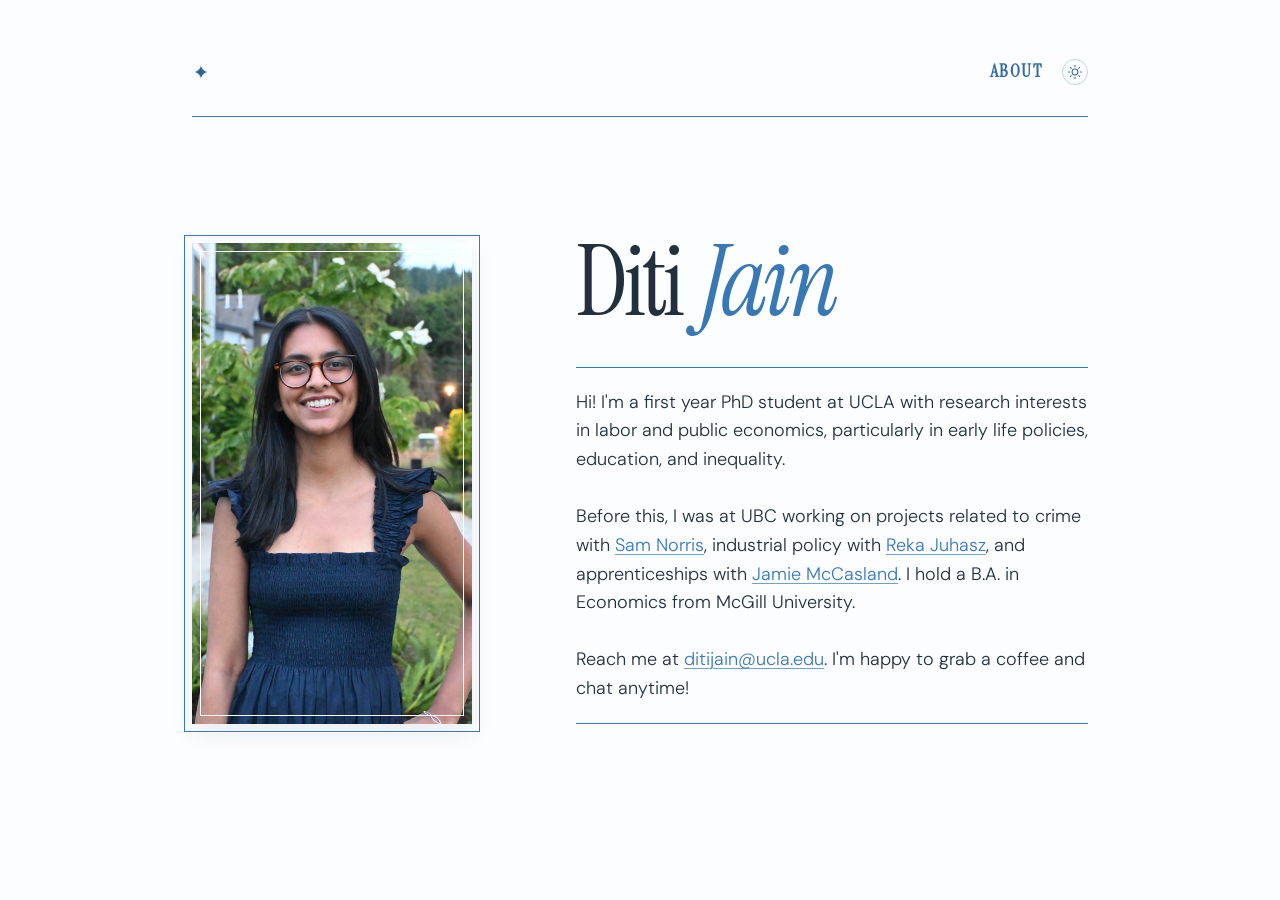
==== commit 3e0ae20c: "Add homepage SEO metadata and refine styling" ====
--- a/index.html
+++ b/index.html
@@ -3,11 +3,28 @@
 <head>
   <meta charset="utf-8" />
   <meta name="viewport" content="width=device-width, initial-scale=1" />
-  <title>Diti Jain</title>
+  <title>Diti Jain | UCLA Economics PhD Student</title>
   <meta
     name="description"
-    content="Diti Jain — first year PhD student at UCLA studying labor and public economics."
+    content="Diti Jain is a PhD student at UCLA studying labor and public economics, with interests in early life policies, education, and inequality."
   />
+  <meta name="robots" content="index,follow,max-image-preview:large" />
+  <link rel="canonical" href="https://ditijain.com/" />
+  <meta property="og:type" content="website" />
+  <meta property="og:title" content="Diti Jain | UCLA Economics PhD Student" />
+  <meta
+    property="og:description"
+    content="Diti Jain is a PhD student at UCLA studying labor and public economics, with interests in early life policies, education, and inequality."
+  />
+  <meta property="og:url" content="https://ditijain.com/" />
+  <meta property="og:image" content="https://ditijain.com/portrait.jpg" />
+  <meta name="twitter:card" content="summary_large_image" />
+  <meta name="twitter:title" content="Diti Jain | UCLA Economics PhD Student" />
+  <meta
+    name="twitter:description"
+    content="Diti Jain is a PhD student at UCLA studying labor and public economics, with interests in early life policies, education, and inequality."
+  />
+  <meta name="twitter:image" content="https://ditijain.com/portrait.jpg" />
   <link rel="preconnect" href="https://fonts.googleapis.com" />
   <link rel="preconnect" href="https://fonts.gstatic.com" crossorigin />
   <link
@@ -15,6 +32,26 @@
     rel="stylesheet"
   />
   <link rel="stylesheet" href="style.css" />
+  <script type="application/ld+json">
+    {
+      "@context": "https://schema.org",
+      "@type": "Person",
+      "name": "Diti Jain",
+      "url": "https://ditijain.com/",
+      "image": "https://ditijain.com/portrait.jpg",
+      "email": "mailto:ditijain@ucla.edu",
+      "description": "Diti Jain is a PhD student at UCLA studying labor and public economics, with interests in early life policies, education, and inequality.",
+      "jobTitle": "PhD Student",
+      "affiliation": {
+        "@type": "CollegeOrUniversity",
+        "name": "University of California, Los Angeles"
+      },
+      "alumniOf": {
+        "@type": "CollegeOrUniversity",
+        "name": "McGill University"
+      }
+    }
+  </script>
 </head>
 <body>
   <main class="site" id="top">
--- a/style.css
+++ b/style.css
@@ -228,7 +228,6 @@
   width: 100%;
   height: 100%;
   object-fit: cover;
-  filter: saturate(0.9) contrast(0.98) brightness(1.02) blur(0.35px);
 }
 
 .hero-blurb {
@@ -238,6 +237,7 @@
   border-top: 1.5px solid var(--accent);
   border-bottom: 1.5px solid var(--accent);
   max-width: 650px;
+  font-size: 18px;
   line-height: 1.6;
 }
 
@@ -303,6 +303,7 @@
 
   .hero-blurb {
     max-width: none;
+    font-size: 15px;
     padding: 22px 0;
   }
 }
